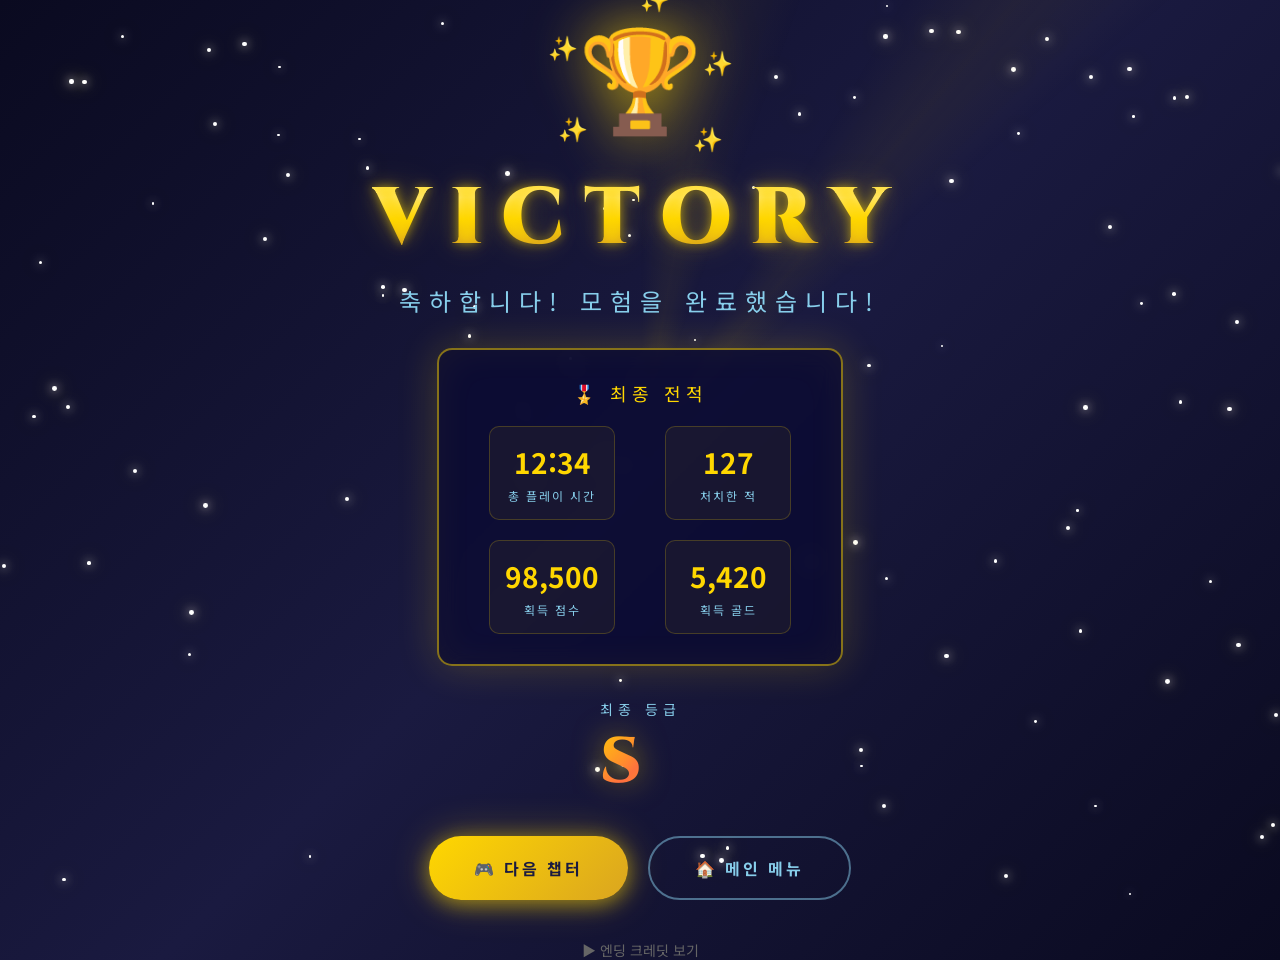
==== gameresult/gameclear.html @ a375680e "간단한 rpg게임 커밋" ====
<!DOCTYPE html>
<html lang="ko">

<head>
    <meta charset="UTF-8">
    <meta name="viewport" content="width=device-width, initial-scale=1.0">
    <title>Game Clear - Victory!</title>
    <link
        href="https://fonts.googleapis.com/css2?family=Cinzel:wght@700;900&family=Noto+Sans+KR:wght@400;700&display=swap"
        rel="stylesheet">
    <style>
        * {
            margin: 0;
            padding: 0;
            box-sizing: border-box;
        }

        body {
            min-height: 100vh;
            background: linear-gradient(135deg, #0a0a20 0%, #1a1a40 50%, #0a0a20 100%);
            font-family: 'Noto Sans KR', sans-serif;
            overflow: hidden;
            position: relative;
        }

        /* ===== 인트로 장면 ===== */
        .intro-scene {
            position: fixed;
            top: 0;
            left: 0;
            width: 100%;
            height: 100%;
            background: #000;
            display: flex;
            justify-content: center;
            align-items: center;
            z-index: 1000;
            animation: fadeOutIntro 1s ease-out 3s forwards;
        }

        .intro-text {
            font-family: 'Cinzel', serif;
            font-size: 32px;
            color: #ffd700;
            text-align: center;
            animation: typeWriter 2s steps(20) forwards;
            overflow: hidden;
            white-space: nowrap;
            border-right: 3px solid #ffd700;
        }

        @keyframes typeWriter {
            0% {
                width: 0;
            }

            100% {
                width: 100%;
            }
        }

        @keyframes fadeOutIntro {
            0% {
                opacity: 1;
            }

            100% {
                opacity: 0;
                pointer-events: none;
            }
        }

        /* ===== 배경 별 효과 ===== */
        .stars {
            position: fixed;
            top: 0;
            left: 0;
            width: 100%;
            height: 100%;
            pointer-events: none;
            overflow: hidden;
        }

        .star {
            position: absolute;
            width: 4px;
            height: 4px;
            background: #fff;
            border-radius: 50%;
            animation: twinkle 2s infinite;
            box-shadow: 0 0 10px #fff, 0 0 20px #ffd700;
        }

        @keyframes twinkle {

            0%,
            100% {
                opacity: 0.3;
                transform: scale(1);
            }

            50% {
                opacity: 1;
                transform: scale(1.5);
            }
        }

        /* ===== 콘페티 효과 ===== */
        .confetti-container {
            position: fixed;
            top: 0;
            left: 0;
            width: 100%;
            height: 100%;
            pointer-events: none;
            z-index: 100;
        }

        .confetti {
            position: absolute;
            width: 10px;
            height: 10px;
            animation: confettiFall 5s linear infinite;
        }

        @keyframes confettiFall {
            0% {
                transform: translateY(-100px) rotate(0deg);
                opacity: 1;
            }

            100% {
                transform: translateY(100vh) rotate(720deg);
                opacity: 0;
            }
        }

        /* ===== 빛 방사 효과 ===== */
        .light-rays {
            position: fixed;
            top: 50%;
            left: 50%;
            width: 200%;
            height: 200%;
            transform: translate(-50%, -50%);
            background: conic-gradient(from 0deg,
                    transparent 0deg,
                    rgba(255, 215, 0, 0.1) 10deg,
                    transparent 20deg,
                    transparent 30deg,
                    rgba(255, 215, 0, 0.1) 40deg,
                    transparent 50deg);
            animation: rotateRays 20s linear infinite;
            pointer-events: none;
            opacity: 0.5;
        }

        @keyframes rotateRays {
            0% {
                transform: translate(-50%, -50%) rotate(0deg);
            }

            100% {
                transform: translate(-50%, -50%) rotate(360deg);
            }
        }

        /* ===== 메인 컨텐트 컨테이너 ===== */
        .main-content {
            position: relative;
            z-index: 10;
            min-height: 100vh;
            display: flex;
            flex-direction: column;
            justify-content: center;
            align-items: center;
            animation: fadeIn 2s ease-out 3s backwards;
        }

        @keyframes fadeIn {
            0% {
                opacity: 0;
                transform: translateY(50px);
            }

            100% {
                opacity: 1;
                transform: translateY(0);
            }
        }

        /* ===== 승리 트로피 ===== */
        .trophy-container {
            position: relative;
            margin-bottom: 20px;
        }

        .trophy {
            font-size: 100px;
            animation: trophyBounce 2s ease-in-out infinite, trophyGlow 3s ease-in-out infinite;
            filter: drop-shadow(0 0 30px rgba(255, 215, 0, 0.8));
        }

        @keyframes trophyBounce {

            0%,
            100% {
                transform: translateY(0) rotate(-5deg);
            }

            25% {
                transform: translateY(-20px) rotate(5deg);
            }

            50% {
                transform: translateY(0) rotate(-5deg);
            }

            75% {
                transform: translateY(-10px) rotate(3deg);
            }
        }

        @keyframes trophyGlow {

            0%,
            100% {
                filter: drop-shadow(0 0 30px rgba(255, 215, 0, 0.8));
            }

            50% {
                filter: drop-shadow(0 0 60px rgba(255, 215, 0, 1));
            }
        }

        /* 빛나는 반짝임 효과 */
        .sparkle {
            position: absolute;
            font-size: 24px;
            animation: sparkleAnim 1.5s ease-in-out infinite;
        }

        .sparkle:nth-child(1) {
            top: -20px;
            left: 50%;
            animation-delay: 0s;
        }

        .sparkle:nth-child(2) {
            top: 30%;
            right: -30px;
            animation-delay: 0.3s;
        }

        .sparkle:nth-child(3) {
            bottom: 0;
            left: -20px;
            animation-delay: 0.6s;
        }

        .sparkle:nth-child(4) {
            top: 20%;
            left: -30px;
            animation-delay: 0.9s;
        }

        .sparkle:nth-child(5) {
            bottom: -10px;
            right: -20px;
            animation-delay: 1.2s;
        }

        @keyframes sparkleAnim {

            0%,
            100% {
                opacity: 0;
                transform: scale(0.5);
            }

            50% {
                opacity: 1;
                transform: scale(1.2);
            }
        }

        /* ===== VICTORY 텍스트 ===== */
        .victory-text {
            font-family: 'Cinzel', serif;
            font-size: 80px;
            font-weight: 900;
            background: linear-gradient(180deg, #ffd700 0%, #ffec8b 30%, #ffd700 50%, #daa520 70%, #b8860b 100%);
            -webkit-background-clip: text;
            background-clip: text;
            color: transparent;
            text-shadow:
                0 0 10px rgba(255, 215, 0, 0.5),
                0 0 20px rgba(255, 215, 0, 0.3),
                0 0 40px rgba(255, 215, 0, 0.2);
            letter-spacing: 20px;
            margin-bottom: 10px;
            animation: victoryPulse 3s ease-in-out infinite;
        }

        @keyframes victoryPulse {

            0%,
            100% {
                transform: scale(1);
                filter: brightness(1);
            }

            50% {
                transform: scale(1.05);
                filter: brightness(1.3);
            }
        }

        .subtitle {
            font-size: 24px;
            color: #87ceeb;
            letter-spacing: 8px;
            text-transform: uppercase;
            margin-bottom: 30px;
            animation: subtitleGlow 2s ease-in-out infinite;
        }

        @keyframes subtitleGlow {

            0%,
            100% {
                text-shadow: 0 0 10px rgba(135, 206, 235, 0.5);
            }

            50% {
                text-shadow: 0 0 30px rgba(135, 206, 235, 1);
            }
        }

        /* ===== 통계 박스 ===== */
        .stats-box {
            background: rgba(10, 10, 50, 0.8);
            border: 2px solid rgba(255, 215, 0, 0.5);
            border-radius: 15px;
            padding: 30px 50px;
            margin-bottom: 30px;
            backdrop-filter: blur(10px);
            box-shadow:
                0 0 40px rgba(255, 215, 0, 0.2),
                inset 0 0 40px rgba(255, 215, 0, 0.05);
            animation: statsAppear 1s ease-out 4s backwards;
        }

        @keyframes statsAppear {
            0% {
                opacity: 0;
                transform: scale(0.8);
            }

            100% {
                opacity: 1;
                transform: scale(1);
            }
        }

        .stats-title {
            color: #ffd700;
            font-size: 18px;
            letter-spacing: 5px;
            margin-bottom: 20px;
            text-transform: uppercase;
            text-align: center;
        }

        .stats-grid {
            display: grid;
            grid-template-columns: repeat(2, 1fr);
            gap: 20px 50px;
        }

        .stat-item {
            display: flex;
            flex-direction: column;
            align-items: center;
            padding: 15px;
            background: rgba(255, 215, 0, 0.05);
            border-radius: 10px;
            border: 1px solid rgba(255, 215, 0, 0.2);
        }

        .stat-value {
            font-size: 28px;
            font-weight: 700;
            color: #ffd700;
            margin-bottom: 5px;
        }

        .stat-label {
            font-size: 12px;
            color: #87ceeb;
            text-transform: uppercase;
            letter-spacing: 2px;
        }

        /* ===== 등급/랭크 ===== */
        .rank-container {
            margin-bottom: 30px;
            animation: rankAppear 1s ease-out 4.5s backwards;
        }

        @keyframes rankAppear {
            0% {
                opacity: 0;
                transform: rotateY(90deg);
            }

            100% {
                opacity: 1;
                transform: rotateY(0deg);
            }
        }

        .rank {
            font-size: 64px;
            font-weight: 900;
            font-family: 'Cinzel', serif;
            background: linear-gradient(135deg, #ffd700, #ff6347, #ffd700);
            -webkit-background-clip: text;
            background-clip: text;
            color: transparent;
            text-shadow: 0 0 30px rgba(255, 215, 0, 0.5);
            animation: rankPulse 2s ease-in-out infinite;
        }

        @keyframes rankPulse {

            0%,
            100% {
                transform: scale(1);
            }

            50% {
                transform: scale(1.1);
            }
        }

        .rank-label {
            font-size: 14px;
            color: #87ceeb;
            letter-spacing: 5px;
            text-transform: uppercase;
        }

        /* ===== 버튼 그룹 ===== */
        .button-group {
            display: flex;
            gap: 20px;
            justify-content: center;
            flex-wrap: wrap;
            margin-bottom: 40px;
            animation: buttonsAppear 1s ease-out 5s backwards;
        }

        @keyframes buttonsAppear {
            0% {
                opacity: 0;
                transform: translateY(30px);
            }

            100% {
                opacity: 1;
                transform: translateY(0);
            }
        }

        .btn {
            position: relative;
            padding: 18px 45px;
            font-size: 16px;
            font-weight: 700;
            letter-spacing: 3px;
            text-transform: uppercase;
            border: none;
            border-radius: 50px;
            cursor: pointer;
            transition: all 0.3s ease;
            overflow: hidden;
            font-family: 'Noto Sans KR', sans-serif;
        }

        .btn::before {
            content: '';
            position: absolute;
            top: 0;
            left: -100%;
            width: 100%;
            height: 100%;
            background: linear-gradient(90deg, transparent, rgba(255, 255, 255, 0.3), transparent);
            transition: left 0.5s ease;
        }

        .btn:hover::before {
            left: 100%;
        }

        .btn-continue {
            background: linear-gradient(135deg, #ffd700 0%, #daa520 100%);
            color: #1a1a40;
            box-shadow:
                0 4px 20px rgba(255, 215, 0, 0.5),
                0 0 40px rgba(255, 215, 0, 0.3);
        }

        .btn-continue:hover {
            transform: translateY(-5px) scale(1.05);
            box-shadow:
                0 8px 30px rgba(255, 215, 0, 0.7),
                0 0 60px rgba(255, 215, 0, 0.5);
        }

        .btn-menu {
            background: transparent;
            color: #87ceeb;
            border: 2px solid rgba(135, 206, 235, 0.5);
        }

        .btn-menu:hover {
            background: rgba(135, 206, 235, 0.1);
            border-color: #87ceeb;
            color: #fff;
            transform: translateY(-5px);
        }

        /* ===== 엔딩 크레딧 버튼 ===== */
        .credits-trigger {
            color: #666;
            font-size: 14px;
            cursor: pointer;
            transition: color 0.3s;
            animation: creditsAppear 1s ease-out 5.5s backwards;
        }

        .credits-trigger:hover {
            color: #ffd700;
        }

        @keyframes creditsAppear {
            0% {
                opacity: 0;
            }

            100% {
                opacity: 1;
            }
        }

        /* ===== 엔딩 크레딧 화면 ===== */
        .credits-overlay {
            position: fixed;
            top: 0;
            left: 0;
            width: 100%;
            height: 100%;
            background: linear-gradient(180deg, #000 0%, #0a0a20 50%, #000 100%);
            z-index: 2000;
            display: none;
            opacity: 0;
            transition: opacity 1s ease;
        }

        .credits-overlay.active {
            display: block;
            opacity: 1;
        }

        .credits-container {
            position: absolute;
            width: 100%;
            text-align: center;
            animation: creditsScroll 30s linear forwards;
            padding: 100vh 0;
        }

        @keyframes creditsScroll {
            0% {
                transform: translateY(0);
            }

            100% {
                transform: translateY(-100%);
            }
        }

        .credits-content {
            max-width: 800px;
            margin: 0 auto;
            padding: 50px;
        }

        .credits-title {
            font-family: 'Cinzel', serif;
            font-size: 48px;
            color: #ffd700;
            margin-bottom: 60px;
            letter-spacing: 10px;
        }

        .credits-section {
            margin-bottom: 80px;
        }

        .credits-section h2 {
            font-size: 18px;
            color: #87ceeb;
            letter-spacing: 5px;
            text-transform: uppercase;
            margin-bottom: 20px;
        }

        .credits-section p {
            font-size: 24px;
            color: #ffffff;
            line-height: 2;
        }

        .credits-thanks {
            font-size: 36px;
            color: #ffd700;
            margin-top: 100px;
            animation: thanksPulse 2s ease-in-out infinite;
        }

        @keyframes thanksPulse {

            0%,
            100% {
                opacity: 0.7;
            }

            50% {
                opacity: 1;
            }
        }

        .credits-close {
            position: fixed;
            top: 30px;
            right: 30px;
            color: #666;
            font-size: 14px;
            cursor: pointer;
            z-index: 2001;
            transition: color 0.3s;
            letter-spacing: 2px;
        }

        .credits-close:hover {
            color: #ffd700;
        }

        /* ===== 반응형 ===== */
        @media (max-width: 768px) {
            .victory-text {
                font-size: 48px;
                letter-spacing: 10px;
            }

            .trophy {
                font-size: 70px;
            }

            .stats-grid {
                grid-template-columns: 1fr;
            }

            .button-group {
                flex-direction: column;
                align-items: center;
            }

            .btn {
                width: 220px;
            }

            .intro-text {
                font-size: 20px;
            }
        }
    </style>
</head>

<body>
    <!-- 인트로 장면 -->
    <div class="intro-scene">
        <div class="intro-text">어둠을 물리치고 평화가 찾아왔습니다...</div>
    </div>

    <!-- 배경 별 -->
    <div class="stars" id="stars"></div>

    <!-- 빛 방사 효과 -->
    <div class="light-rays"></div>

    <!-- 콘페티 -->
    <div class="confetti-container" id="confettiContainer"></div>

    <!-- 메인 컨텐트 -->
    <div class="main-content">
        <!-- 트로피 -->
        <div class="trophy-container">
            <span class="sparkle">✨</span>
            <span class="sparkle">✨</span>
            <span class="sparkle">✨</span>
            <span class="sparkle">✨</span>
            <span class="sparkle">✨</span>
            <div class="trophy">🏆</div>
        </div>

        <!-- VICTORY 텍스트 -->
        <h1 class="victory-text">VICTORY</h1>
        <p class="subtitle">축하합니다! 모험을 완료했습니다!</p>

        <!-- 통계 -->
        <div class="stats-box">
            <div class="stats-title">🎖️ 최종 전적</div>
            <div class="stats-grid">
                <div class="stat-item">
                    <span class="stat-value" id="totalTime">12:34</span>
                    <span class="stat-label">총 플레이 시간</span>
                </div>
                <div class="stat-item">
                    <span class="stat-value" id="enemiesDefeated">127</span>
                    <span class="stat-label">처치한 적</span>
                </div>
                <div class="stat-item">
                    <span class="stat-value" id="totalScore">98,500</span>
                    <span class="stat-label">획득 점수</span>
                </div>
                <div class="stat-item">
                    <span class="stat-value" id="goldCollected">5,420</span>
                    <span class="stat-label">획득 골드</span>
                </div>
            </div>
        </div>

        <!-- 등급 -->
        <div class="rank-container">
            <span class="rank-label">최종 등급</span>
            <div class="rank">S</div>
        </div>

        <!-- 버튼 -->
        <div class="button-group">
            <button class="btn btn-continue" onclick="continueGame()">
                🎮 다음 챕터
            </button>
            <button class="btn btn-menu" onclick="goToMenu()">
                🏠 메인 메뉴
            </button>
        </div>

        <!-- 크레딧 트리거 -->
        <div class="credits-trigger" onclick="showCredits()">
            ▶ 엔딩 크레딧 보기
        </div>
    </div>

    <!-- 엔딩 크레딧 오버레이 -->
    <div class="credits-overlay" id="creditsOverlay">
        <div class="credits-close" onclick="hideCredits()">✕ 닫기 (ESC)</div>
        <div class="credits-container" id="creditsContainer">
            <div class="credits-content">
                <h1 class="credits-title">THE END</h1>

                <div class="credits-section">
                    <h2>🎮 Game Design</h2>
                    <p>게임 기획팀</p>
                </div>

                <div class="credits-section">
                    <h2>💻 Programming</h2>
                    <p>개발팀</p>
                </div>

                <div class="credits-section">
                    <h2>🎨 Art & Design</h2>
                    <p>아트팀</p>
                </div>

                <div class="credits-section">
                    <h2>🎵 Music & Sound</h2>
                    <p>사운드팀</p>
                </div>

                <div class="credits-section">
                    <h2>📝 Story</h2>
                    <p>시나리오팀</p>
                </div>

                <div class="credits-section">
                    <h2>🧪 Quality Assurance</h2>
                    <p>QA팀</p>
                </div>

                <div class="credits-section">
                    <h2>🌟 Special Thanks</h2>
                    <p>당신, 플레이어</p>
                    <p>그리고 모든 서포터 여러분</p>
                </div>

                <div class="credits-thanks">
                    플레이 해주셔서 감사합니다! 🙏
                </div>

                <div class="credits-section" style="margin-top: 100px;">
                    <p style="font-size: 16px; color: #666;">
                        © 2026 RPG Adventure
                    </p>
                </div>
            </div>
        </div>
    </div>

    <script>
        // 별 생성
        function createStars() {
            const container = document.getElementById('stars');
            for (let i = 0; i < 100; i++) {
                const star = document.createElement('div');
                star.className = 'star';
                star.style.left = Math.random() * 100 + '%';
                star.style.top = Math.random() * 100 + '%';
                star.style.animationDelay = Math.random() * 2 + 's';
                star.style.width = (2 + Math.random() * 3) + 'px';
                star.style.height = star.style.width;
                container.appendChild(star);
            }
        }

        // 콘페티 생성
        function createConfetti() {
            const container = document.getElementById('confettiContainer');
            const colors = ['#ffd700', '#ff6347', '#87ceeb', '#98fb98', '#dda0dd', '#f0e68c'];

            for (let i = 0; i < 80; i++) {
                const confetti = document.createElement('div');
                confetti.className = 'confetti';
                confetti.style.left = Math.random() * 100 + '%';
                confetti.style.top = -20 + 'px';
                confetti.style.backgroundColor = colors[Math.floor(Math.random() * colors.length)];
                confetti.style.animationDelay = Math.random() * 5 + 's';
                confetti.style.animationDuration = (4 + Math.random() * 3) + 's';

                // 랜덤 모양
                if (Math.random() > 0.5) {
                    confetti.style.borderRadius = '50%';
                } else {
                    confetti.style.transform = 'rotate(45deg)';
                }

                container.appendChild(confetti);
            }
        }

        // 크레딧 표시
        function showCredits() {
            const overlay = document.getElementById('creditsOverlay');
            const container = document.getElementById('creditsContainer');
            overlay.classList.add('active');
            container.style.animation = 'none';
            container.offsetHeight; // reflow
            container.style.animation = 'creditsScroll 30s linear forwards';
        }

        // 크레딧 숨기기
        function hideCredits() {
            const overlay = document.getElementById('creditsOverlay');
            overlay.classList.remove('active');
        }

        // ESC 키로 크레딧 닫기
        document.addEventListener('keydown', function (e) {
            if (e.key === 'Escape') {
                hideCredits();
            }
        });

        // 다음 챕터
        function continueGame() {
            alert('다음 챕터가 시작됩니다!');
            // window.location.href = '../rpg.html';
        }

        // 메인 메뉴
        function goToMenu() {
            alert('메인 메뉴로 이동합니다!');
            // window.location.href = '../index.html';
        }

        // 초기화
        window.onload = function () {
            createStars();
            createConfetti();
        };
    </script>
</body>

</html>
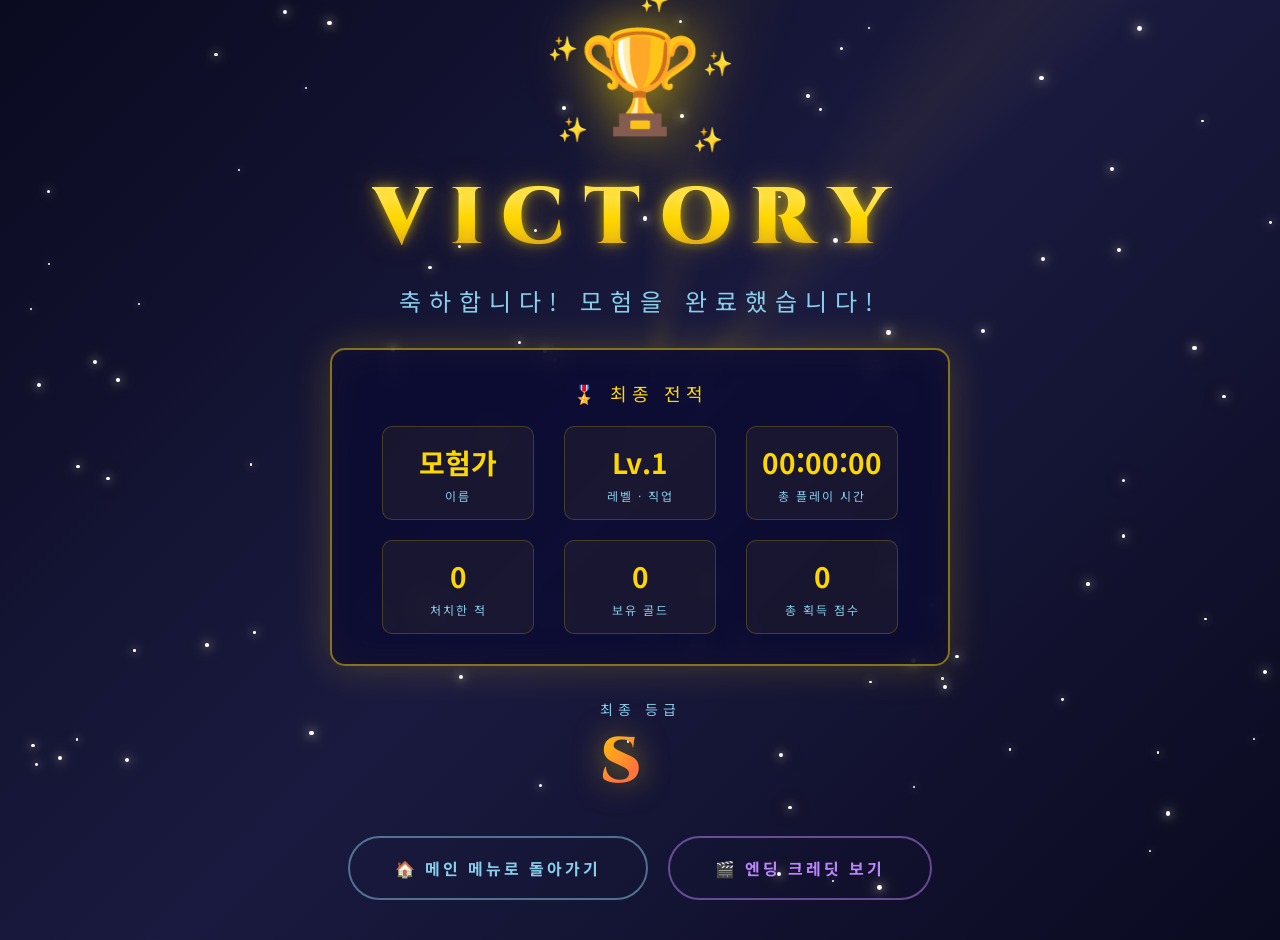
==== commit c325650e: "모바일환경에서도 깨짐없이 작동하도록 수정 및 고대수호자 퀘스트해결방식, 전투중 투지의검 스킬 중복적용오류수정, 엔딩크레딧 표시정보와 버튼추가 및 자잘한 오류수정" ====
--- a/gameresult/gameclear.html
+++ b/gameresult/gameclear.html
@@ -374,8 +374,8 @@
 
         .stats-grid {
             display: grid;
-            grid-template-columns: repeat(2, 1fr);
-            gap: 20px 50px;
+            grid-template-columns: repeat(3, 1fr);
+            gap: 20px 30px;
         }
 
         .stat-item {
@@ -518,6 +518,19 @@
                 0 0 60px rgba(255, 215, 0, 0.5);
         }
 
+        .btn-credits {
+            background: transparent;
+            color: #bb86fc;
+            border: 2px solid rgba(187, 134, 252, 0.5);
+        }
+
+        .btn-credits:hover {
+            background: rgba(187, 134, 252, 0.1);
+            border-color: #bb86fc;
+            color: #fff;
+            transform: translateY(-5px);
+        }
+
         .btn-menu {
             background: transparent;
             color: #87ceeb;
@@ -670,7 +683,13 @@
             }
 
             .stats-grid {
-                grid-template-columns: 1fr;
+                grid-template-columns: repeat(2, 1fr);
+                gap: 12px;
+            }
+
+            .stats-box {
+                padding: 20px 15px;
+                width: 90%;
             }
 
             .button-group {
@@ -679,11 +698,37 @@
             }
 
             .btn {
-                width: 220px;
+                width: 240px;
+                font-size: 14px;
+                padding: 14px 20px;
             }
 
             .intro-text {
                 font-size: 20px;
+            }
+
+            .credits-title {
+                font-size: 32px;
+            }
+        }
+
+        @media (max-width: 480px) {
+            .victory-text {
+                font-size: 36px;
+                letter-spacing: 6px;
+            }
+
+            .stats-grid {
+                grid-template-columns: 1fr 1fr;
+                gap: 10px;
+            }
+
+            .stat-value {
+                font-size: 20px;
+            }
+
+            .rank {
+                font-size: 48px;
             }
         }
     </style>
@@ -725,20 +770,28 @@
             <div class="stats-title">🎖️ 최종 전적</div>
             <div class="stats-grid">
                 <div class="stat-item">
-                    <span class="stat-value" id="totalTime">12:34</span>
+                    <span class="stat-value" id="playerNameDisplay">모험가</span>
+                    <span class="stat-label">이름</span>
+                </div>
+                <div class="stat-item">
+                    <span class="stat-value" id="playerLevel">Lv.1</span>
+                    <span class="stat-label">레벨 · 직업</span>
+                </div>
+                <div class="stat-item">
+                    <span class="stat-value" id="totalTime">00:00:00</span>
                     <span class="stat-label">총 플레이 시간</span>
                 </div>
                 <div class="stat-item">
-                    <span class="stat-value" id="enemiesDefeated">127</span>
+                    <span class="stat-value" id="enemiesDefeated">0</span>
                     <span class="stat-label">처치한 적</span>
                 </div>
                 <div class="stat-item">
-                    <span class="stat-value" id="totalScore">98,500</span>
-                    <span class="stat-label">획득 점수</span>
+                    <span class="stat-value" id="goldCollected">0</span>
+                    <span class="stat-label">보유 골드</span>
                 </div>
                 <div class="stat-item">
-                    <span class="stat-value" id="goldCollected">5,420</span>
-                    <span class="stat-label">획득 골드</span>
+                    <span class="stat-value" id="totalScore">0</span>
+                    <span class="stat-label">총 획득 점수</span>
                 </div>
             </div>
         </div>
@@ -746,22 +799,17 @@
         <!-- 등급 -->
         <div class="rank-container">
             <span class="rank-label">최종 등급</span>
-            <div class="rank">S</div>
+            <div class="rank" id="playerRank">S</div>
         </div>
 
         <!-- 버튼 -->
         <div class="button-group">
-            <button class="btn btn-continue" onclick="continueGame()">
-                🎮 다음 챕터
+            <button class="btn btn-menu" onclick="goToMenu()">
+                🏠 메인 메뉴로 돌아가기
             </button>
-            <button class="btn btn-menu" onclick="goToMenu()">
-                🏠 메인 메뉴
+            <button class="btn btn-credits" onclick="showCredits()">
+                🎬 엔딩 크레딧 보기
             </button>
-        </div>
-
-        <!-- 크레딧 트리거 -->
-        <div class="credits-trigger" onclick="showCredits()">
-            ▶ 엔딩 크레딧 보기
         </div>
     </div>
 
@@ -816,6 +864,13 @@
                     <p style="font-size: 16px; color: #666;">
                         © 2026 RPG Adventure
                     </p>
+                </div>
+
+                <!-- 크레딧 하단 메인메뉴 버튼 -->
+                <div style="margin-top: 60px;">
+                    <button class="btn btn-menu" onclick="goToMenu()" style="margin: 0 auto;">
+                        🏠 메인 메뉴로 돌아가기
+                    </button>
                 </div>
             </div>
         </div>
@@ -869,7 +924,7 @@
             overlay.classList.add('active');
             container.style.animation = 'none';
             container.offsetHeight; // reflow
-            container.style.animation = 'creditsScroll 30s linear forwards';
+            container.style.animation = 'creditsScroll 40s linear forwards';
         }
 
         // 크레딧 숨기기
@@ -885,22 +940,74 @@
             }
         });
 
-        // 다음 챕터
-        function continueGame() {
-            alert('다음 챕터가 시작됩니다!');
-            // window.location.href = '../rpg.html';
-        }
-
-        // 메인 메뉴
+        // 메인 메뉴로 돌아가기 (데이터 삭제 후 새 게임 가능)
         function goToMenu() {
-            alert('메인 메뉴로 이동합니다!');
-            // window.location.href = '../index.html';
+            if (!confirm('메인 메뉴로 돌아가면 현재 게임 데이터가 삭제되고 새 게임을 시작할 수 있습니다.\n정말 돌아가시겠습니까?')) return;
+            // 게임 저장 데이터 삭제
+            localStorage.removeItem('rpgSaveData');
+            localStorage.removeItem('rpgSaveSlot1');
+            localStorage.removeItem('rpgSaveSlot2');
+            localStorage.removeItem('rpgSaveSlot3');
+            sessionStorage.removeItem('gameClearData');
+            // 메인 페이지로 이동
+            window.location.href = '../rpgmain.html';
+        }
+
+        // 등급 계산
+        function calculateRank(score, kills, level) {
+            if (level >= 90 && kills >= 500) return 'SSS';
+            if (level >= 70 && kills >= 300) return 'SS';
+            if (level >= 50 && kills >= 150) return 'S';
+            if (level >= 35 && kills >= 80) return 'A';
+            if (level >= 20 && kills >= 40) return 'B';
+            if (level >= 10) return 'C';
+            return 'D';
+        }
+
+        // 게임 클리어 데이터 로드 및 표시
+        function loadGameClearData() {
+            const raw = sessionStorage.getItem('gameClearData');
+            if (!raw) return;
+            try {
+                const data = JSON.parse(raw);
+                if (data.playerName) {
+                    const el = document.getElementById('playerNameDisplay');
+                    if (el) el.textContent = data.playerName;
+                }
+                if (data.level !== undefined) {
+                    const el = document.getElementById('playerLevel');
+                    if (el) el.textContent = `Lv.${data.level} ${data.job || ''}`;
+                }
+                if (data.playTime) {
+                    const el = document.getElementById('totalTime');
+                    if (el) el.textContent = data.playTime;
+                }
+                if (data.totalKills !== undefined) {
+                    const el = document.getElementById('enemiesDefeated');
+                    if (el) el.textContent = data.totalKills.toLocaleString();
+                }
+                if (data.gold !== undefined) {
+                    const el = document.getElementById('goldCollected');
+                    if (el) el.textContent = data.gold.toLocaleString() + 'G';
+                }
+                if (data.totalScore !== undefined) {
+                    const el = document.getElementById('totalScore');
+                    if (el) el.textContent = data.totalScore.toLocaleString();
+                }
+                // 등급 계산
+                const rank = calculateRank(data.totalScore || 0, data.totalKills || 0, data.level || 1);
+                const rankEl = document.getElementById('playerRank');
+                if (rankEl) rankEl.textContent = rank;
+            } catch (e) {
+                console.error('게임 클리어 데이터 로드 실패:', e);
+            }
         }
 
         // 초기화
         window.onload = function () {
             createStars();
             createConfetti();
+            loadGameClearData();
         };
     </script>
 </body>
